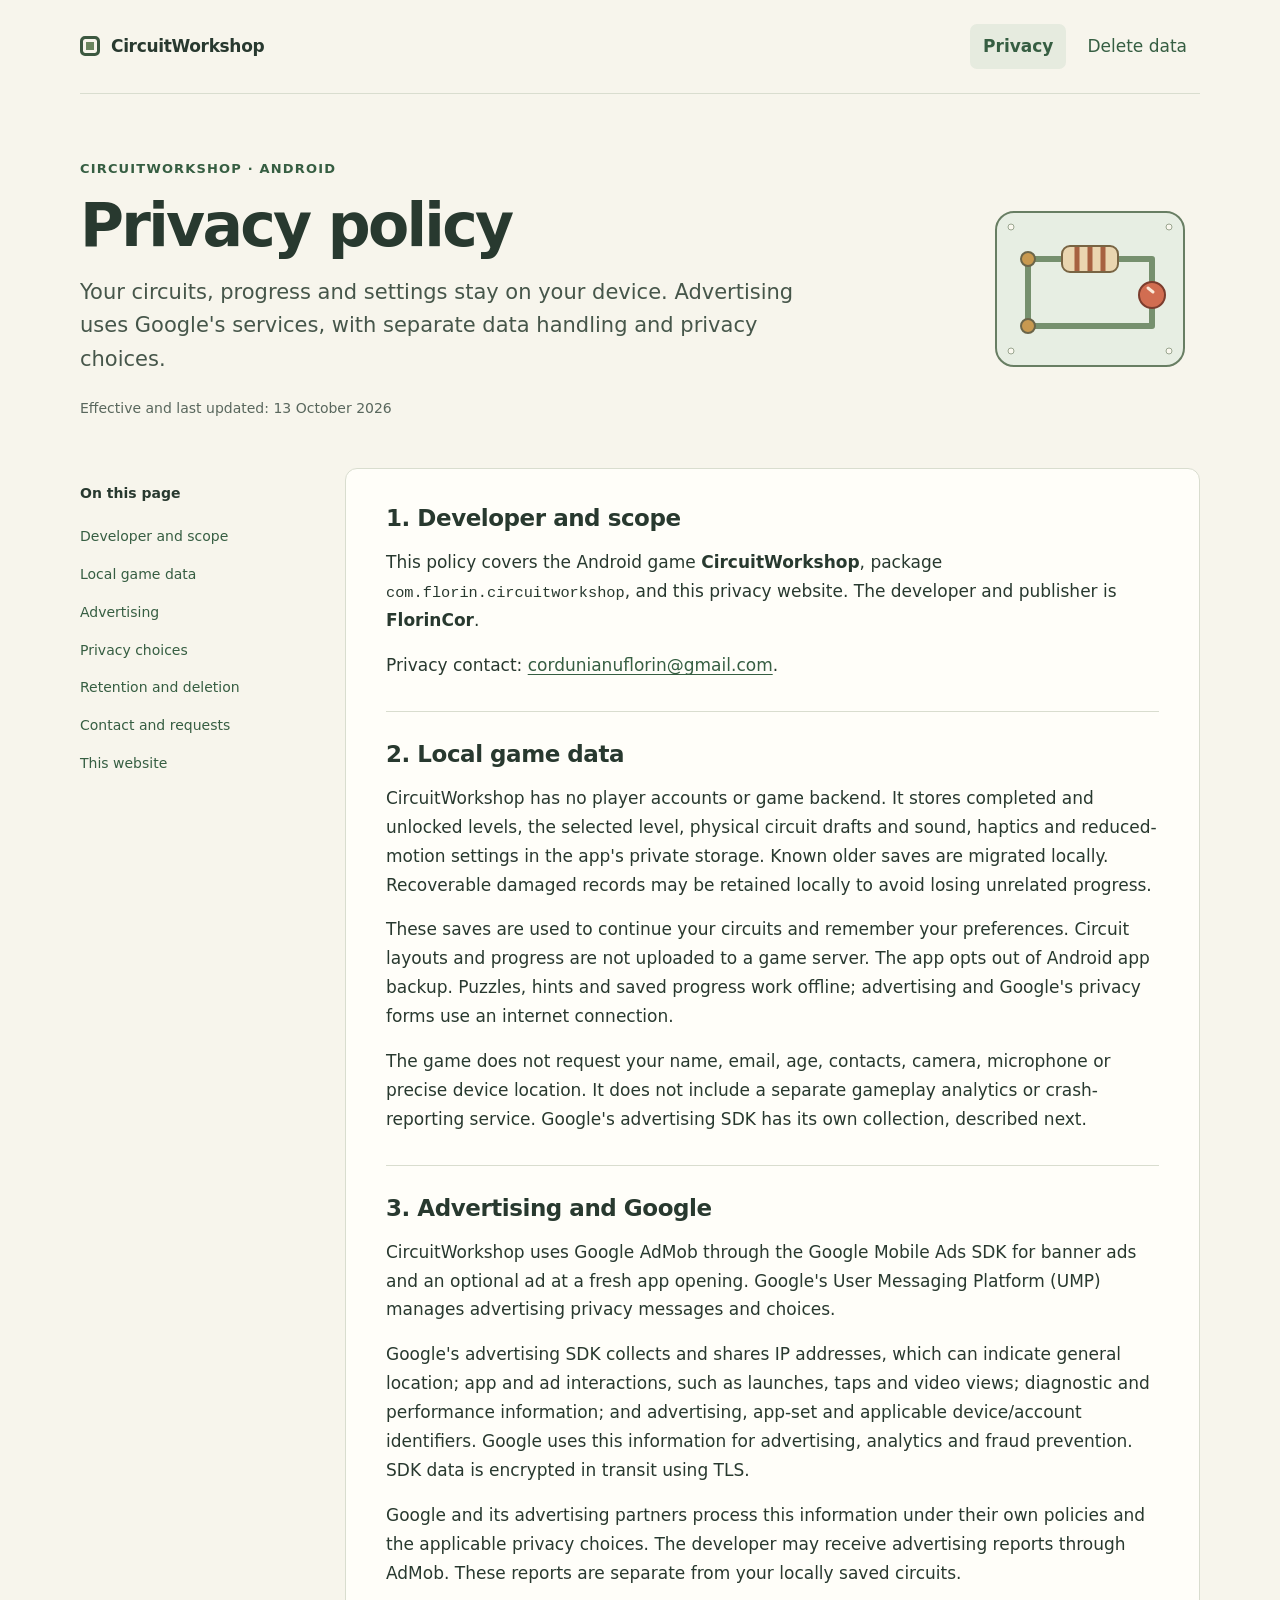
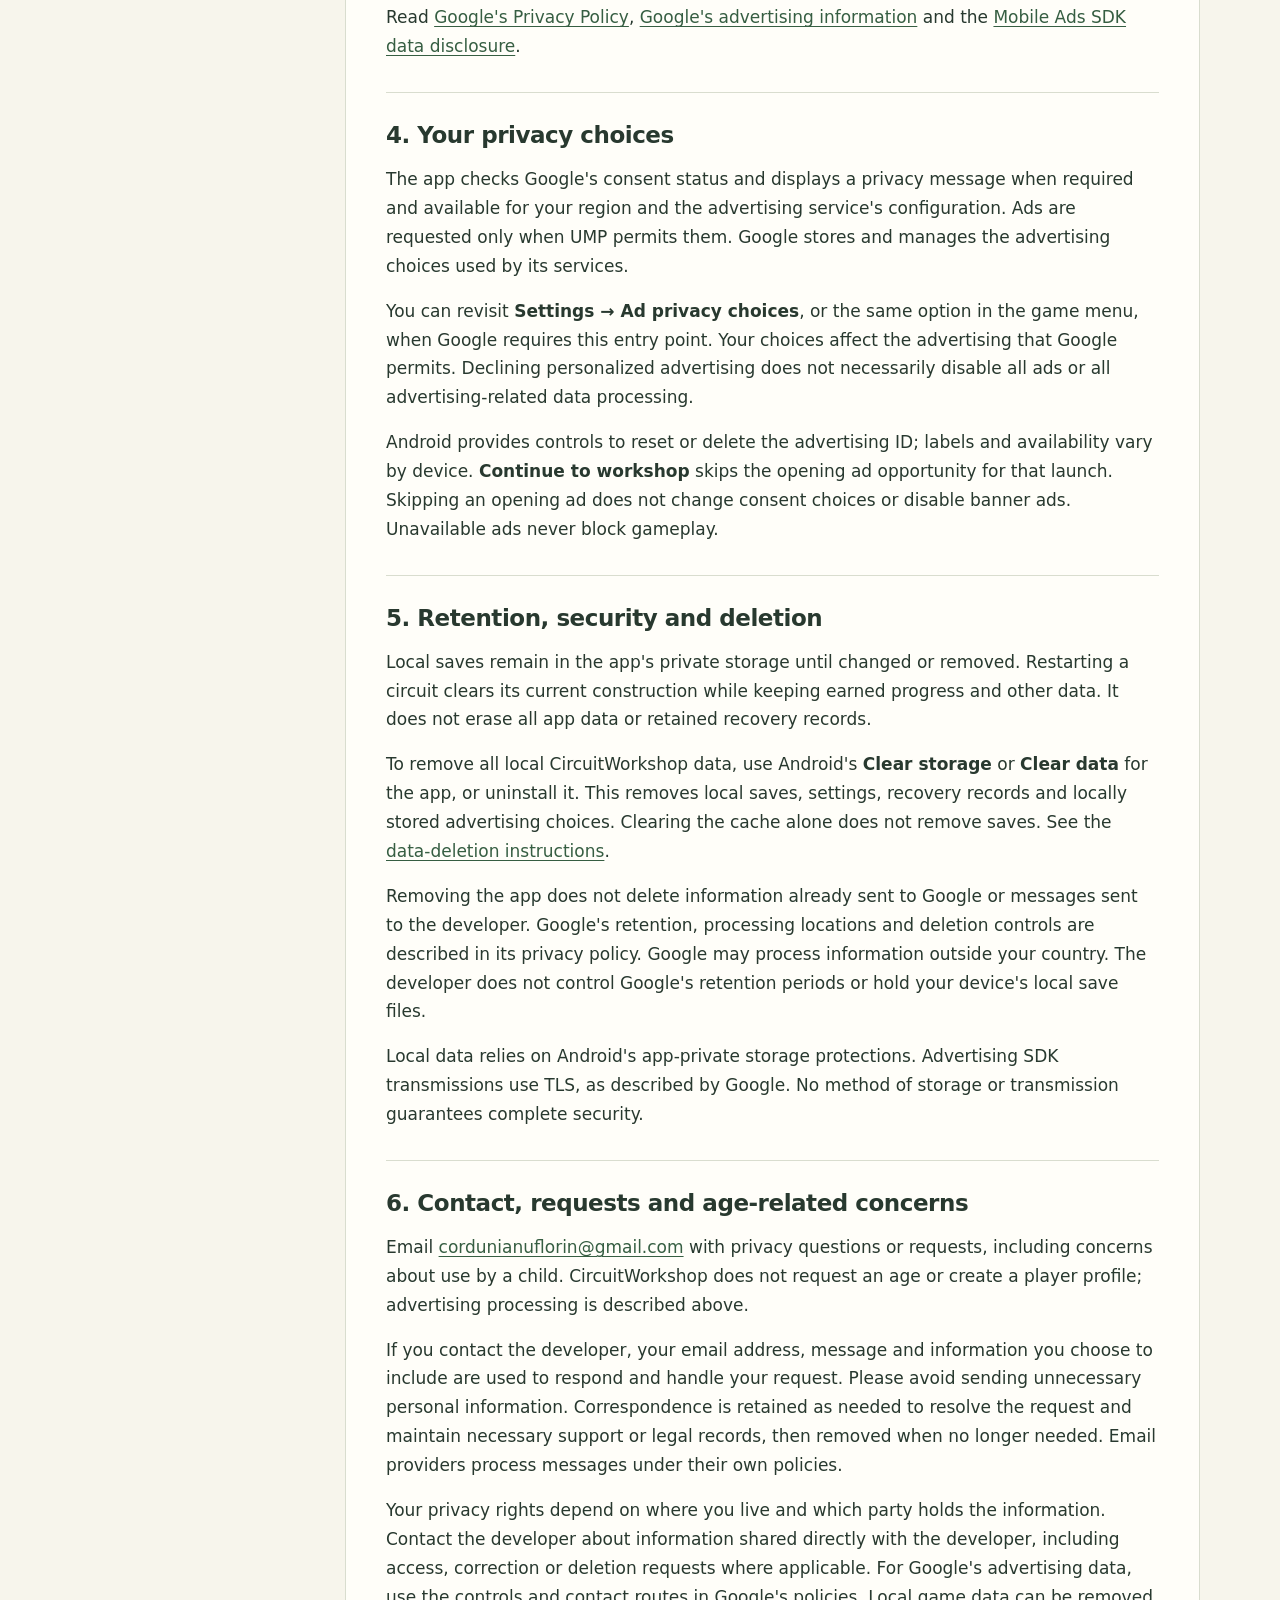
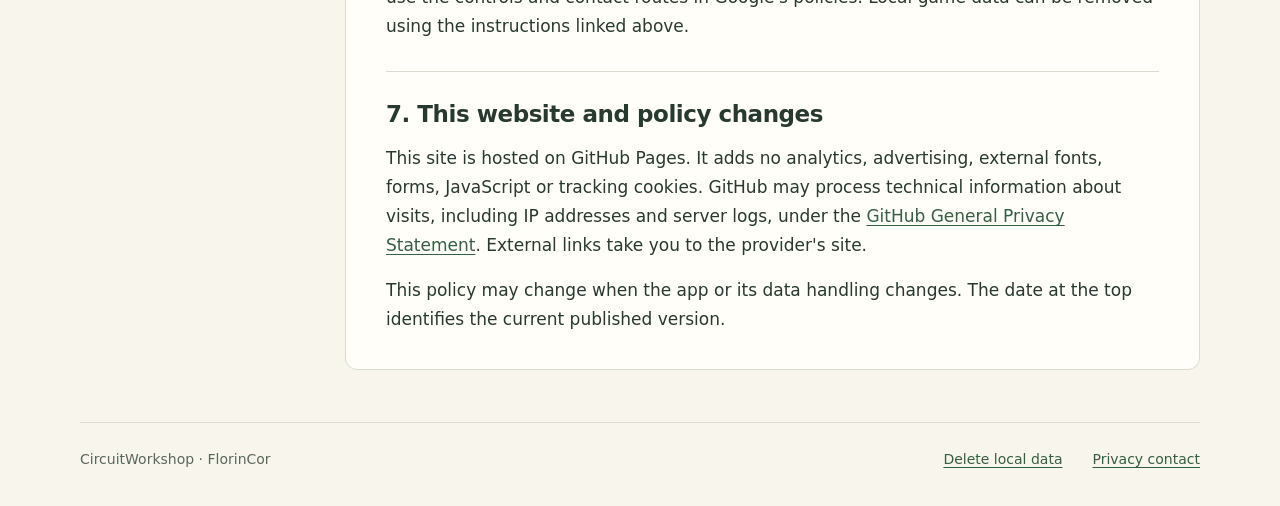
==== index.html @ 1bf20e46 "Publish CircuitWorkshop privacy policy and data-deletion instructions" ====
<!doctype html>
<html lang="en">
<head>
  <meta charset="utf-8">
  <meta name="viewport" content="width=device-width, initial-scale=1">
  <meta name="color-scheme" content="light">
  <meta name="description" content="CircuitWorkshop privacy policy: local game saves, Google advertising, privacy choices, and developer contact.">
  <title>CircuitWorkshop · Privacy policy</title>
  <link rel="canonical" href="https://florincor.github.io/circuitworkshop-privacy/">
  <link rel="stylesheet" href="styles.css">
</head>
<body>
  <a class="skip-link" href="#main">Skip to policy</a>
  <header class="page-width site-header">
    <a class="brand" href="./"><span class="brand-mark" aria-hidden="true"></span>CircuitWorkshop</a>
    <nav aria-label="Privacy pages"><a href="./" aria-current="page">Privacy</a><a href="data-deletion.html">Delete data</a></nav>
  </header>
  <main id="main" class="page-width">
    <section class="hero" aria-labelledby="page-title">
      <div>
        <p class="eyebrow">CircuitWorkshop · Android</p>
        <h1 id="page-title">Privacy policy</h1>
        <p class="intro">Your circuits, progress and settings stay on your device. Advertising uses Google's services, with separate data handling and privacy choices.</p>
        <p class="updated">Effective and last updated: <time datetime="2026-10-13">13 October 2026</time></p>
      </div>
      <svg class="circuit-art" viewBox="0 0 220 190" fill="none" aria-hidden="true">
        <rect x="16" y="18" width="188" height="154" rx="18" fill="#e7eee3" stroke="#687e63" stroke-width="2"/>
        <g stroke="#76906e" stroke-width="6" stroke-linecap="round" stroke-linejoin="round">
          <path d="M48 65h34m56 0h34v67H48V65"/>
        </g>
        <rect x="82" y="52" width="56" height="26" rx="8" fill="#ead5b0" stroke="#786443" stroke-width="2"/>
        <path d="M97 53v24m13-24v24m13-24v24" stroke="#a76141" stroke-width="5"/>
        <circle cx="172" cy="101" r="13" fill="#d16d51" stroke="#7b3d2e" stroke-width="2"/>
        <path d="M168 94l5 4" stroke="#fbead9" stroke-width="3" stroke-linecap="round"/>
        <g fill="#c89950" stroke="#6b6549" stroke-width="2"><circle cx="48" cy="65" r="7"/><circle cx="48" cy="132" r="7"/></g>
        <g fill="#faf8ef" stroke="#9aa690"><circle cx="31" cy="33" r="3"/><circle cx="189" cy="33" r="3"/><circle cx="31" cy="157" r="3"/><circle cx="189" cy="157" r="3"/></g>
      </svg>
    </section>
    <div class="policy-layout">
      <aside class="contents" aria-label="On this page">
        <p>On this page</p>
        <ol>
          <li><a href="#developer">Developer and scope</a></li>
          <li><a href="#local-data">Local game data</a></li>
          <li><a href="#advertising">Advertising</a></li>
          <li><a href="#choices">Privacy choices</a></li>
          <li><a href="#retention">Retention and deletion</a></li>
          <li><a href="#contact">Contact and requests</a></li>
          <li><a href="#website">This website</a></li>
        </ol>
      </aside>
      <article class="policy-card" aria-label="Full privacy policy">
        <section id="developer">
          <h2>1. Developer and scope</h2>
          <p>This policy covers the Android game <strong>CircuitWorkshop</strong>, package <code>com.florin.circuitworkshop</code>, and this privacy website. The developer and publisher is <strong>FlorinCor</strong>.</p>
          <p>Privacy contact: <a href="mailto:cordunianuflorin@gmail.com">cordunianuflorin@gmail.com</a>.</p>
        </section>
        <section id="local-data">
          <h2>2. Local game data</h2>
          <p>CircuitWorkshop has no player accounts or game backend. It stores completed and unlocked levels, the selected level, physical circuit drafts and sound, haptics and reduced-motion settings in the app's private storage. Known older saves are migrated locally. Recoverable damaged records may be retained locally to avoid losing unrelated progress.</p>
          <p>These saves are used to continue your circuits and remember your preferences. Circuit layouts and progress are not uploaded to a game server. The app opts out of Android app backup. Puzzles, hints and saved progress work offline; advertising and Google's privacy forms use an internet connection.</p>
          <p>The game does not request your name, email, age, contacts, camera, microphone or precise device location. It does not include a separate gameplay analytics or crash-reporting service. Google's advertising SDK has its own collection, described next.</p>
        </section>
        <section id="advertising">
          <h2>3. Advertising and Google</h2>
          <p>CircuitWorkshop uses Google AdMob through the Google Mobile Ads SDK for banner ads and an optional ad at a fresh app opening. Google's User Messaging Platform (UMP) manages advertising privacy messages and choices.</p>
          <p>Google's advertising SDK collects and shares IP addresses, which can indicate general location; app and ad interactions, such as launches, taps and video views; diagnostic and performance information; and advertising, app-set and applicable device/account identifiers. Google uses this information for advertising, analytics and fraud prevention. SDK data is encrypted in transit using TLS.</p>
          <p>Google and its advertising partners process this information under their own policies and the applicable privacy choices. The developer may receive advertising reports through AdMob. These reports are separate from your locally saved circuits.</p>
          <p>Read <a href="https://policies.google.com/privacy">Google's Privacy Policy</a>, <a href="https://policies.google.com/technologies/ads">Google's advertising information</a> and the <a href="https://developers.google.com/admob/android/privacy/play-data-disclosure">Mobile Ads SDK data disclosure</a>.</p>
        </section>
        <section id="choices">
          <h2>4. Your privacy choices</h2>
          <p>The app checks Google's consent status and displays a privacy message when required and available for your region and the advertising service's configuration. Ads are requested only when UMP permits them. Google stores and manages the advertising choices used by its services.</p>
          <p>You can revisit <strong>Settings → Ad privacy choices</strong>, or the same option in the game menu, when Google requires this entry point. Your choices affect the advertising that Google permits. Declining personalized advertising does not necessarily disable all ads or all advertising-related data processing.</p>
          <p>Android provides controls to reset or delete the advertising ID; labels and availability vary by device. <strong>Continue to workshop</strong> skips the opening ad opportunity for that launch. Skipping an opening ad does not change consent choices or disable banner ads. Unavailable ads never block gameplay.</p>
        </section>
        <section id="retention">
          <h2>5. Retention, security and deletion</h2>
          <p>Local saves remain in the app's private storage until changed or removed. Restarting a circuit clears its current construction while keeping earned progress and other data. It does not erase all app data or retained recovery records.</p>
          <p>To remove all local CircuitWorkshop data, use Android's <strong>Clear storage</strong> or <strong>Clear data</strong> for the app, or uninstall it. This removes local saves, settings, recovery records and locally stored advertising choices. Clearing the cache alone does not remove saves. See the <a href="data-deletion.html">data-deletion instructions</a>.</p>
          <p>Removing the app does not delete information already sent to Google or messages sent to the developer. Google's retention, processing locations and deletion controls are described in its privacy policy. Google may process information outside your country. The developer does not control Google's retention periods or hold your device's local save files.</p>
          <p>Local data relies on Android's app-private storage protections. Advertising SDK transmissions use TLS, as described by Google. No method of storage or transmission guarantees complete security.</p>
        </section>
        <section id="contact">
          <h2>6. Contact, requests and age-related concerns</h2>
          <p>Email <a href="mailto:cordunianuflorin@gmail.com">cordunianuflorin@gmail.com</a> with privacy questions or requests, including concerns about use by a child. CircuitWorkshop does not request an age or create a player profile; advertising processing is described above.</p>
          <p>If you contact the developer, your email address, message and information you choose to include are used to respond and handle your request. Please avoid sending unnecessary personal information. Correspondence is retained as needed to resolve the request and maintain necessary support or legal records, then removed when no longer needed. Email providers process messages under their own policies.</p>
          <p>Your privacy rights depend on where you live and which party holds the information. Contact the developer about information shared directly with the developer, including access, correction or deletion requests where applicable. For Google's advertising data, use the controls and contact routes in Google's policies. Local game data can be removed using the instructions linked above.</p>
        </section>
        <section id="website">
          <h2>7. This website and policy changes</h2>
          <p>This site is hosted on GitHub Pages. It adds no analytics, advertising, external fonts, forms, JavaScript or tracking cookies. GitHub may process technical information about visits, including IP addresses and server logs, under the <a href="https://docs.github.com/en/site-policy/privacy-policies/github-general-privacy-statement">GitHub General Privacy Statement</a>. External links take you to the provider's site.</p>
          <p>This policy may change when the app or its data handling changes. The date at the top identifies the current published version.</p>
        </section>
      </article>
    </div>
  </main>
  <footer class="page-width site-footer"><span>CircuitWorkshop · FlorinCor</span><a href="data-deletion.html">Delete local data</a><a href="mailto:cordunianuflorin@gmail.com">Privacy contact</a></footer>
</body>
</html>
---- styles.css ----
:root { color-scheme: light; --paper: #f7f5ec; --ink: #28392f; --muted: #59675d; --accent: #365e42; --line: #d9ddcf; }
* { box-sizing: border-box; }
html { scroll-padding-top: 1.5rem; }
body { margin: 0; background: var(--paper); color: var(--ink); font-family: system-ui, -apple-system, BlinkMacSystemFont, "Segoe UI", sans-serif; font-size: 17px; line-height: 1.7; }
a { color: var(--accent); text-underline-offset: .18em; text-decoration-thickness: 1px; overflow-wrap: anywhere; }
a:hover { text-decoration-thickness: 2px; }
a:focus-visible { outline: 3px solid #a86636; outline-offset: 5px; border-radius: 3px; }
.page-width { width: min(1120px, calc(100% - 64px)); margin-inline: auto; }
.site-header { display: flex; align-items: center; justify-content: space-between; gap: 20px; min-height: 94px; border-bottom: 1px solid var(--line); }
.brand { display: inline-flex; align-items: center; gap: 11px; color: var(--ink); text-decoration: none; font-weight: 700; letter-spacing: -.02em; }
.brand-mark { width: 20px; height: 20px; background: #6b865f; border: 3px solid #3c5840; border-radius: 5px; box-shadow: inset 0 0 0 3px var(--paper); flex: 0 0 auto; }
nav { display: flex; gap: 8px; }
nav a { display: inline-flex; align-items: center; min-height: 44px; padding: 8px 13px; text-decoration: none; border-radius: 7px; }
nav a[aria-current="page"] { background: #e6ebdf; font-weight: 650; }
.hero { display: flex; align-items: center; justify-content: space-between; gap: 45px; padding-block: 64px 48px; }
.hero > div { max-width: 740px; }
.eyebrow { margin: 0 0 13px; color: var(--accent); font-size: 13px; font-weight: 700; letter-spacing: .09em; text-transform: uppercase; }
h1 { margin: 0 0 18px; font-size: clamp(36px, 5vw, 60px); line-height: 1.08; letter-spacing: -.045em; font-weight: 680; }
.intro { margin: 0; color: #46564a; font-size: clamp(18px, 2.2vw, 21px); line-height: 1.6; }
.updated { margin: 20px 0 0; color: var(--muted); font-size: 14px; }
.circuit-art { width: 220px; height: 190px; flex: 0 0 auto; }
.policy-layout { display: grid; grid-template-columns: 230px minmax(0, 1fr); align-items: start; gap: 35px; }
.contents { padding-top: 14px; font-size: 14px; }
.contents p { margin: 0 0 12px; font-weight: 700; }
.contents ol { list-style: none; padding: 0; margin: 0; }
.contents a { display: block; padding-block: 7px; text-decoration: none; }
.contents a:hover { text-decoration: underline; }
.policy-card { min-width: 0; padding: 35px 40px; border: 1px solid var(--line); border-radius: 12px; background: #fffef9; }
.policy-card section + section { margin-top: 31px; padding-top: 28px; border-top: 1px solid var(--line); }
h2 { margin: 0 0 14px; font-size: 23px; line-height: 1.3; font-weight: 650; letter-spacing: -.02em; }
p { margin: 0 0 16px; }
section > p:last-child { margin-bottom: 0; }
code { font-size: .9em; overflow-wrap: anywhere; }
strong { font-weight: 650; }
.steps { margin: 0 0 20px; padding-left: 25px; }
.steps li { padding-left: 5px; margin-block: 9px; }
.narrow-page { max-width: 850px; }
.site-footer { display: flex; flex-wrap: wrap; gap: 14px 30px; margin-top: 52px; padding-block: 25px 35px; border-top: 1px solid var(--line); color: var(--muted); font-size: 14px; }
.site-footer span { margin-right: auto; }
.skip-link { position: absolute; left: 16px; top: -90px; padding: 12px 16px; background: #fffef9; z-index: 1; border: 1px solid var(--accent); border-radius: 6px; }
.skip-link:focus { top: 16px; }
@media (max-width: 850px) {
  .policy-layout { grid-template-columns: 1fr; gap: 23px; }
  .contents { padding-top: 0; }
  .contents ol { display: flex; flex-wrap: wrap; gap: 0 20px; }
  .circuit-art { width: 170px; height: auto; }
}
@media (max-width: 560px) {
  .page-width { width: calc(100% - 36px); }
  .site-header { align-items: flex-start; flex-direction: column; justify-content: center; gap: 8px; padding-block: 16px; }
  nav { margin-left: -10px; }
  .hero { padding-block: 38px 28px; gap: 0; }
  .circuit-art { display: none; }
  .policy-card { padding: 25px 21px; border-radius: 9px; }
  h2 { font-size: 21px; }
  .contents ol { gap: 0 16px; }
  .site-footer { margin-top: 34px; gap: 10px 20px; }
  .site-footer span { flex-basis: 100%; }
}
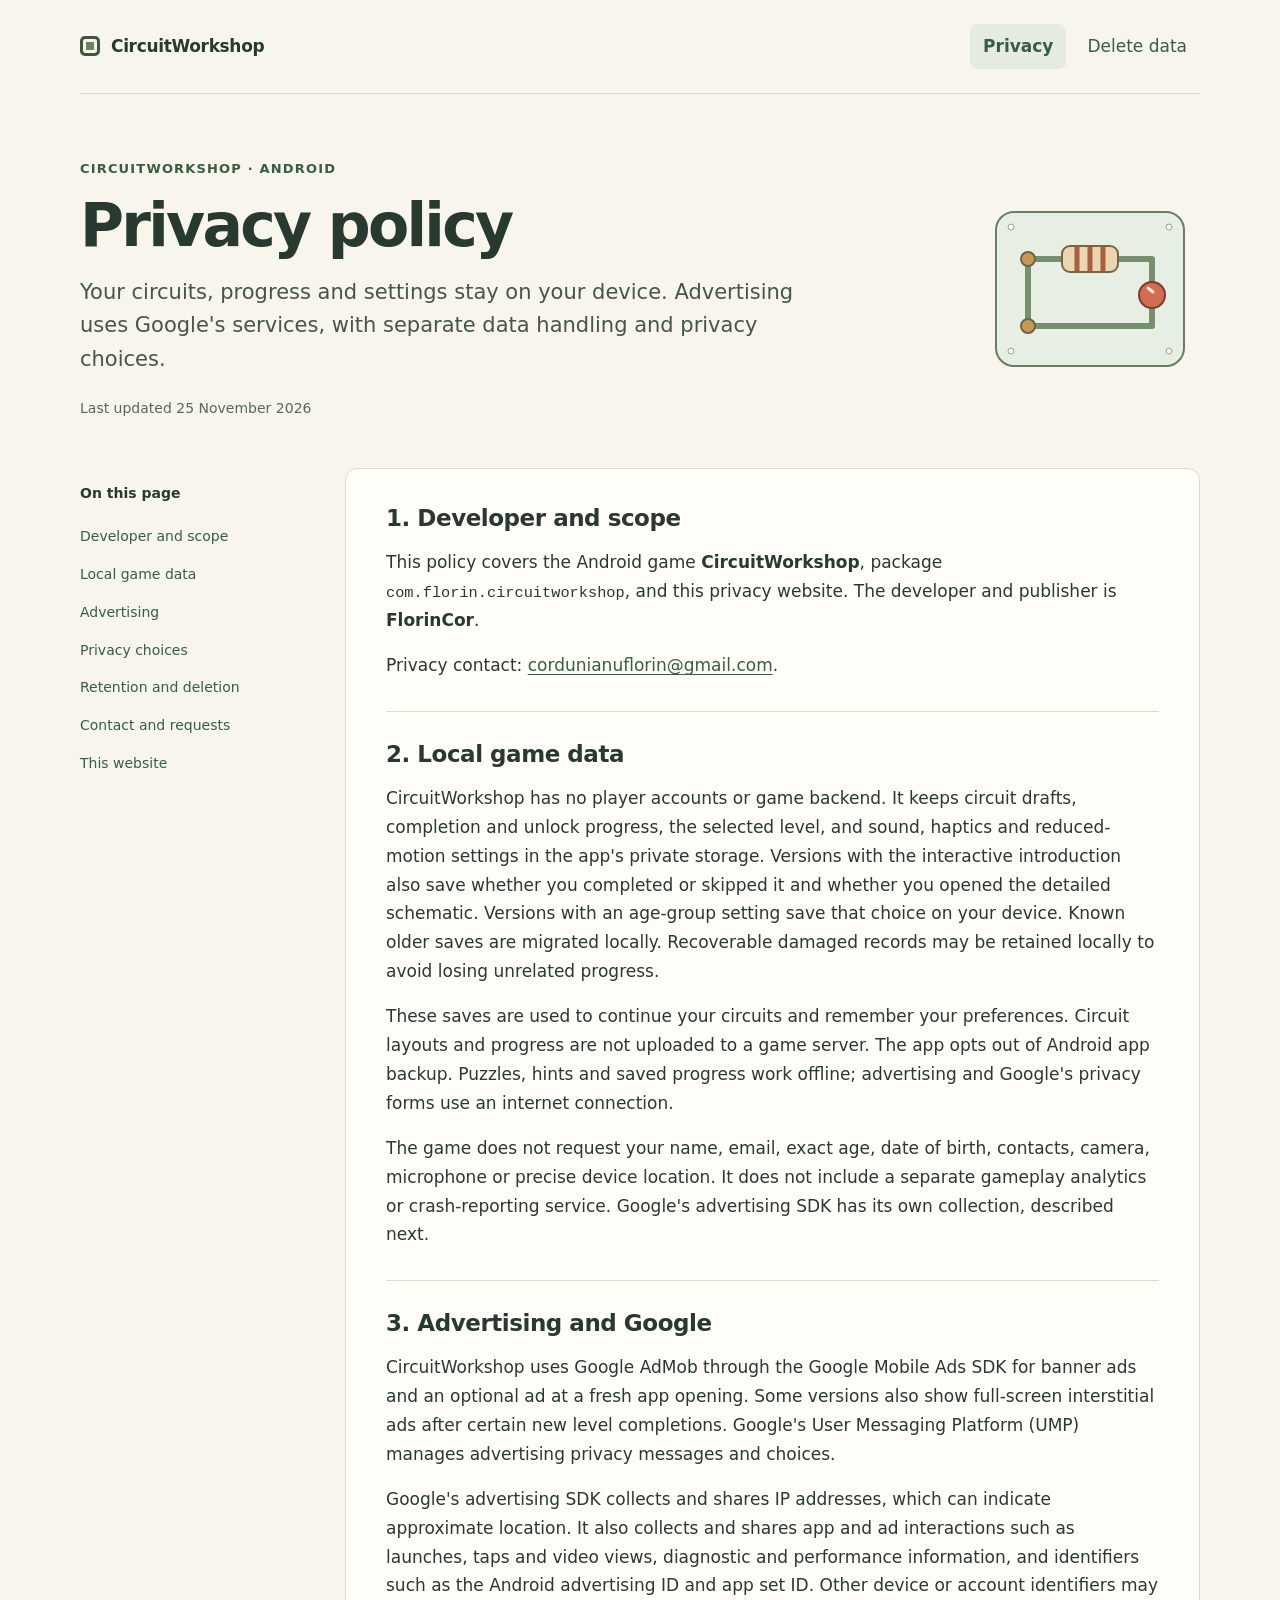
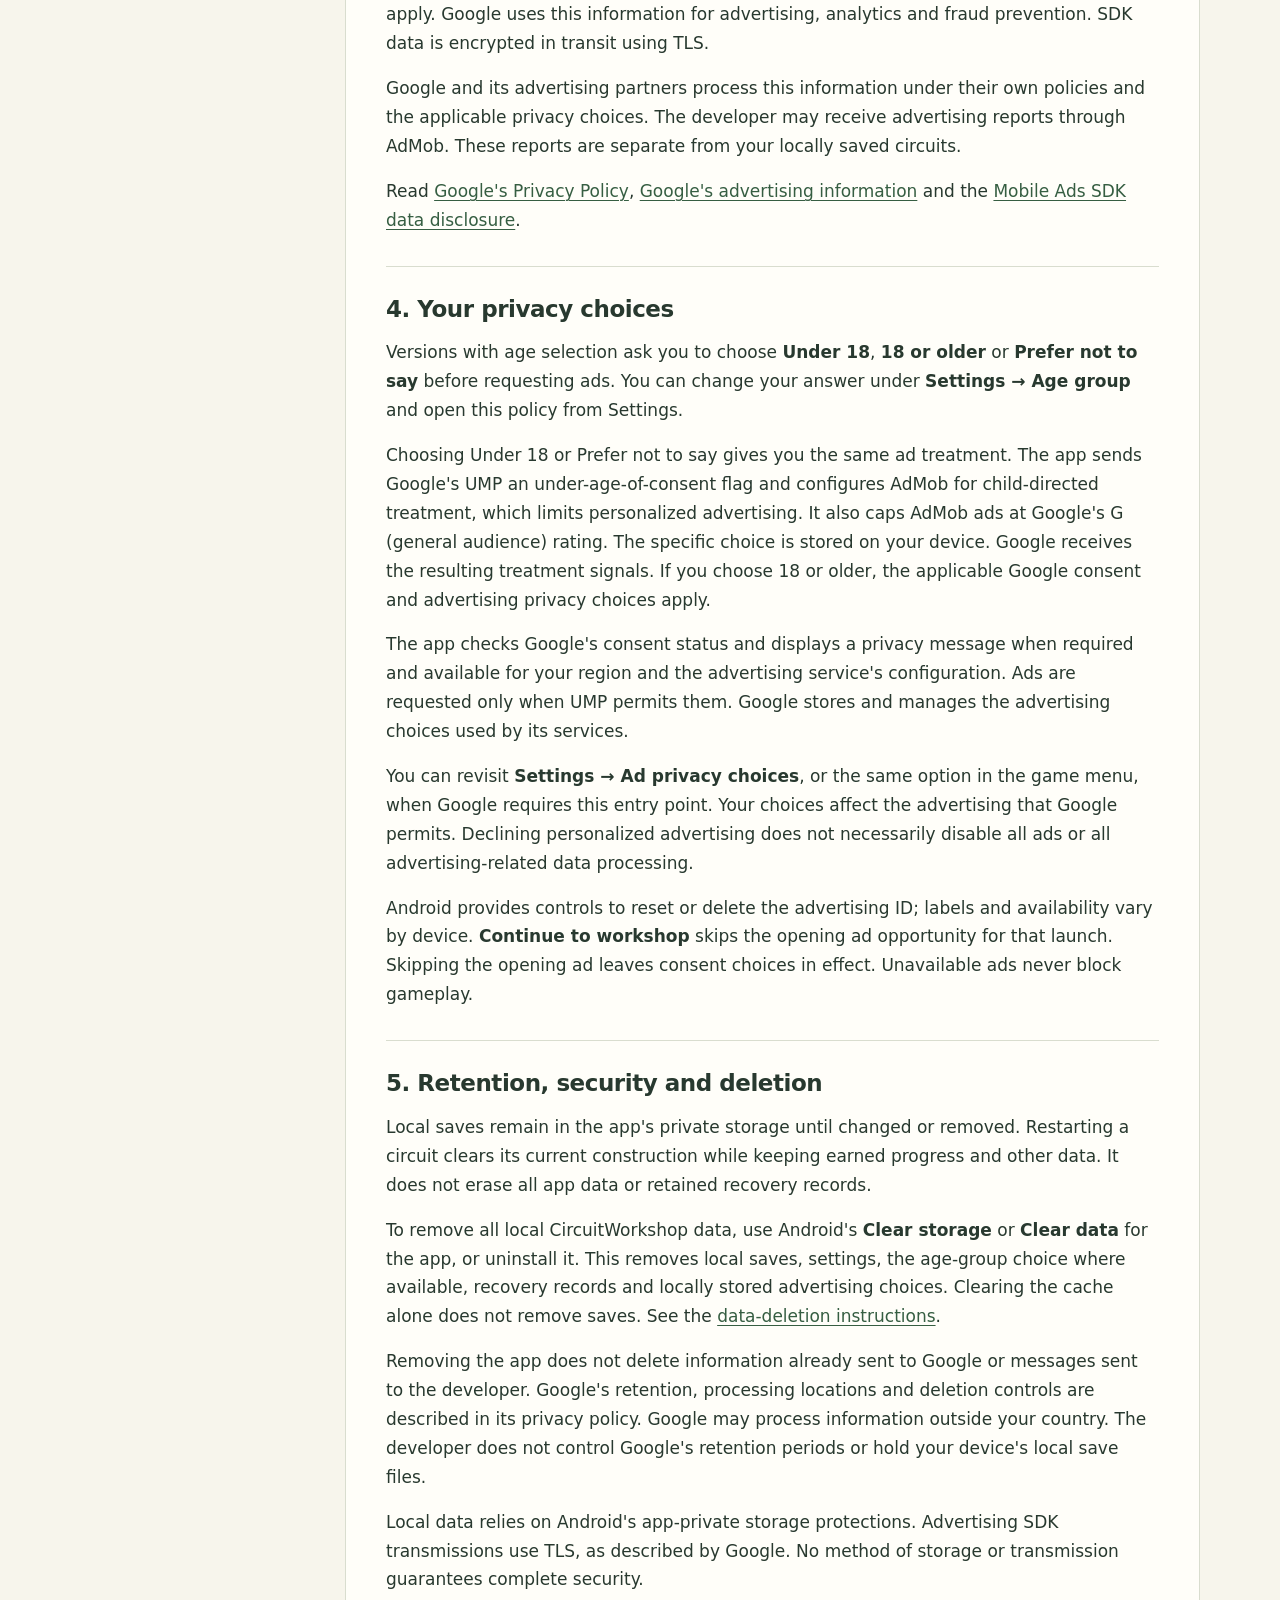
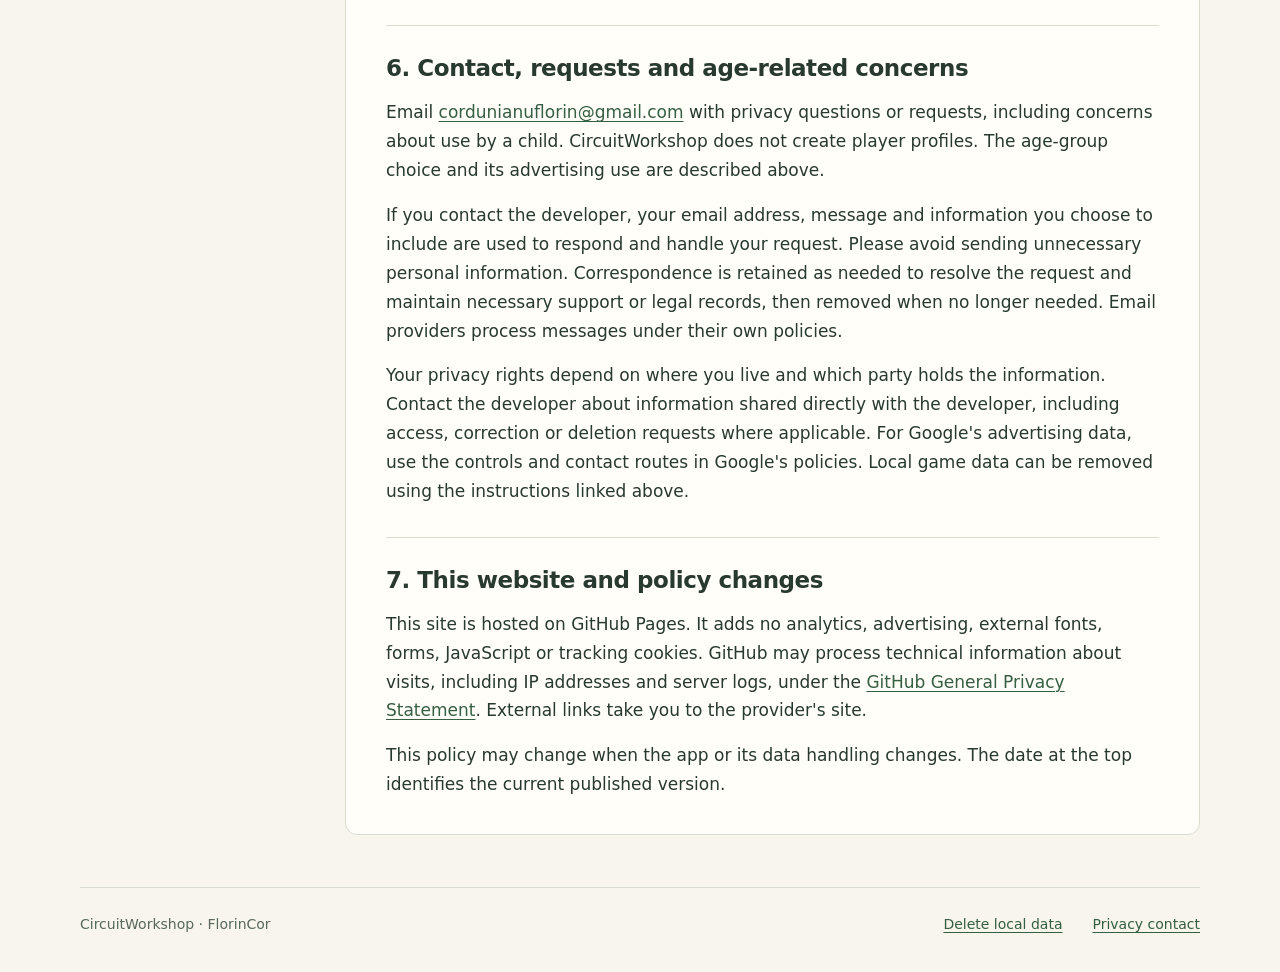
==== commit 52ce8e90: "Update CircuitWorkshop privacy policy for release 0.1.2" ====
--- a/index.html
+++ b/index.html
@@ -21,7 +21,7 @@
         <p class="eyebrow">CircuitWorkshop · Android</p>
         <h1 id="page-title">Privacy policy</h1>
         <p class="intro">Your circuits, progress and settings stay on your device. Advertising uses Google's services, with separate data handling and privacy choices.</p>
-        <p class="updated">Effective and last updated: <time datetime="2026-10-13">13 October 2026</time></p>
+        <p class="updated">Last updated <time datetime="2026-11-25">25 November 2026</time></p>
       </div>
       <svg class="circuit-art" viewBox="0 0 220 190" fill="none" aria-hidden="true">
         <rect x="16" y="18" width="188" height="154" rx="18" fill="#e7eee3" stroke="#687e63" stroke-width="2"/>
@@ -57,33 +57,35 @@
         </section>
         <section id="local-data">
           <h2>2. Local game data</h2>
-          <p>CircuitWorkshop has no player accounts or game backend. It stores completed and unlocked levels, the selected level, physical circuit drafts and sound, haptics and reduced-motion settings in the app's private storage. Known older saves are migrated locally. Recoverable damaged records may be retained locally to avoid losing unrelated progress.</p>
+          <p>CircuitWorkshop has no player accounts or game backend. It keeps circuit drafts, completion and unlock progress, the selected level, and sound, haptics and reduced-motion settings in the app's private storage. Versions with the interactive introduction also save whether you completed or skipped it and whether you opened the detailed schematic. Versions with an age-group setting save that choice on your device. Known older saves are migrated locally. Recoverable damaged records may be retained locally to avoid losing unrelated progress.</p>
           <p>These saves are used to continue your circuits and remember your preferences. Circuit layouts and progress are not uploaded to a game server. The app opts out of Android app backup. Puzzles, hints and saved progress work offline; advertising and Google's privacy forms use an internet connection.</p>
-          <p>The game does not request your name, email, age, contacts, camera, microphone or precise device location. It does not include a separate gameplay analytics or crash-reporting service. Google's advertising SDK has its own collection, described next.</p>
+          <p>The game does not request your name, email, exact age, date of birth, contacts, camera, microphone or precise device location. It does not include a separate gameplay analytics or crash-reporting service. Google's advertising SDK has its own collection, described next.</p>
         </section>
         <section id="advertising">
           <h2>3. Advertising and Google</h2>
-          <p>CircuitWorkshop uses Google AdMob through the Google Mobile Ads SDK for banner ads and an optional ad at a fresh app opening. Google's User Messaging Platform (UMP) manages advertising privacy messages and choices.</p>
-          <p>Google's advertising SDK collects and shares IP addresses, which can indicate general location; app and ad interactions, such as launches, taps and video views; diagnostic and performance information; and advertising, app-set and applicable device/account identifiers. Google uses this information for advertising, analytics and fraud prevention. SDK data is encrypted in transit using TLS.</p>
+          <p>CircuitWorkshop uses Google AdMob through the Google Mobile Ads SDK for banner ads and an optional ad at a fresh app opening. Some versions also show full-screen interstitial ads after certain new level completions. Google's User Messaging Platform (UMP) manages advertising privacy messages and choices.</p>
+          <p>Google's advertising SDK collects and shares IP addresses, which can indicate approximate location. It also collects and shares app and ad interactions such as launches, taps and video views, diagnostic and performance information, and identifiers such as the Android advertising ID and app set ID. Other device or account identifiers may apply. Google uses this information for advertising, analytics and fraud prevention. SDK data is encrypted in transit using TLS.</p>
           <p>Google and its advertising partners process this information under their own policies and the applicable privacy choices. The developer may receive advertising reports through AdMob. These reports are separate from your locally saved circuits.</p>
           <p>Read <a href="https://policies.google.com/privacy">Google's Privacy Policy</a>, <a href="https://policies.google.com/technologies/ads">Google's advertising information</a> and the <a href="https://developers.google.com/admob/android/privacy/play-data-disclosure">Mobile Ads SDK data disclosure</a>.</p>
         </section>
         <section id="choices">
           <h2>4. Your privacy choices</h2>
+          <p>Versions with age selection ask you to choose <strong>Under 18</strong>, <strong>18 or older</strong> or <strong>Prefer not to say</strong> before requesting ads. You can change your answer under <strong>Settings → Age group</strong> and open this policy from Settings.</p>
+          <p>Choosing Under 18 or Prefer not to say gives you the same ad treatment. The app sends Google's UMP an under-age-of-consent flag and configures AdMob for child-directed treatment, which limits personalized advertising. It also caps AdMob ads at Google's G (general audience) rating. The specific choice is stored on your device. Google receives the resulting treatment signals. If you choose 18 or older, the applicable Google consent and advertising privacy choices apply.</p>
           <p>The app checks Google's consent status and displays a privacy message when required and available for your region and the advertising service's configuration. Ads are requested only when UMP permits them. Google stores and manages the advertising choices used by its services.</p>
           <p>You can revisit <strong>Settings → Ad privacy choices</strong>, or the same option in the game menu, when Google requires this entry point. Your choices affect the advertising that Google permits. Declining personalized advertising does not necessarily disable all ads or all advertising-related data processing.</p>
-          <p>Android provides controls to reset or delete the advertising ID; labels and availability vary by device. <strong>Continue to workshop</strong> skips the opening ad opportunity for that launch. Skipping an opening ad does not change consent choices or disable banner ads. Unavailable ads never block gameplay.</p>
+          <p>Android provides controls to reset or delete the advertising ID; labels and availability vary by device. <strong>Continue to workshop</strong> skips the opening ad opportunity for that launch. Skipping the opening ad leaves consent choices in effect. Unavailable ads never block gameplay.</p>
         </section>
         <section id="retention">
           <h2>5. Retention, security and deletion</h2>
           <p>Local saves remain in the app's private storage until changed or removed. Restarting a circuit clears its current construction while keeping earned progress and other data. It does not erase all app data or retained recovery records.</p>
-          <p>To remove all local CircuitWorkshop data, use Android's <strong>Clear storage</strong> or <strong>Clear data</strong> for the app, or uninstall it. This removes local saves, settings, recovery records and locally stored advertising choices. Clearing the cache alone does not remove saves. See the <a href="data-deletion.html">data-deletion instructions</a>.</p>
+          <p>To remove all local CircuitWorkshop data, use Android's <strong>Clear storage</strong> or <strong>Clear data</strong> for the app, or uninstall it. This removes local saves, settings, the age-group choice where available, recovery records and locally stored advertising choices. Clearing the cache alone does not remove saves. See the <a href="data-deletion.html">data-deletion instructions</a>.</p>
           <p>Removing the app does not delete information already sent to Google or messages sent to the developer. Google's retention, processing locations and deletion controls are described in its privacy policy. Google may process information outside your country. The developer does not control Google's retention periods or hold your device's local save files.</p>
           <p>Local data relies on Android's app-private storage protections. Advertising SDK transmissions use TLS, as described by Google. No method of storage or transmission guarantees complete security.</p>
         </section>
         <section id="contact">
           <h2>6. Contact, requests and age-related concerns</h2>
-          <p>Email <a href="mailto:cordunianuflorin@gmail.com">cordunianuflorin@gmail.com</a> with privacy questions or requests, including concerns about use by a child. CircuitWorkshop does not request an age or create a player profile; advertising processing is described above.</p>
+          <p>Email <a href="mailto:cordunianuflorin@gmail.com">cordunianuflorin@gmail.com</a> with privacy questions or requests, including concerns about use by a child. CircuitWorkshop does not create player profiles. The age-group choice and its advertising use are described above.</p>
           <p>If you contact the developer, your email address, message and information you choose to include are used to respond and handle your request. Please avoid sending unnecessary personal information. Correspondence is retained as needed to resolve the request and maintain necessary support or legal records, then removed when no longer needed. Email providers process messages under their own policies.</p>
           <p>Your privacy rights depend on where you live and which party holds the information. Contact the developer about information shared directly with the developer, including access, correction or deletion requests where applicable. For Google's advertising data, use the controls and contact routes in Google's policies. Local game data can be removed using the instructions linked above.</p>
         </section>
